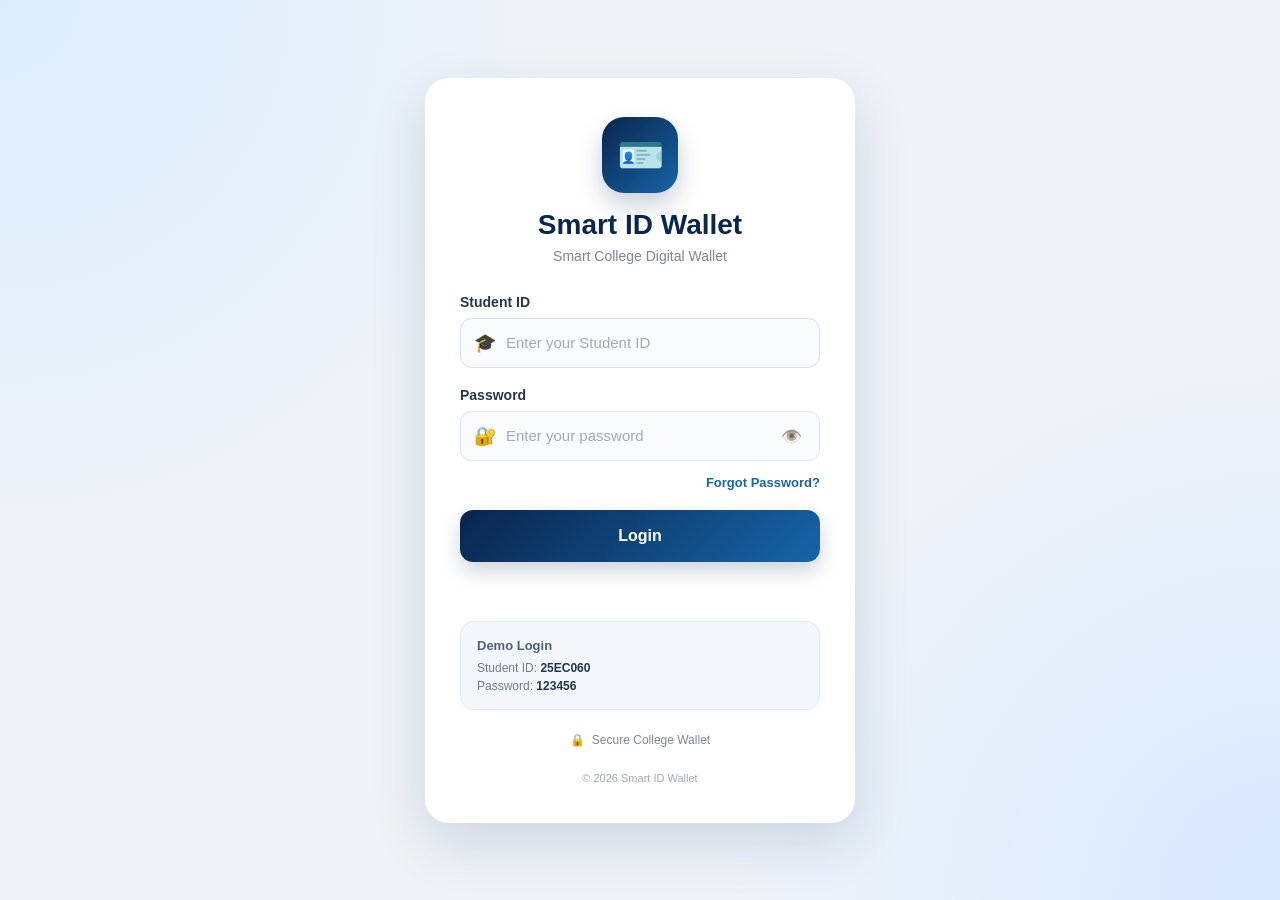
==== frontend/dashboard.html @ e7938e9d "Initial commit - Smart ID Wallet" ====
<!DOCTYPE html>
<html lang="en">

<head>

    <meta charset="UTF-8">

    <meta
        name="viewport"
        content="width=device-width, initial-scale=1.0"
    >

    <title>Smart ID Wallet - Dashboard</title>

    <!-- Dashboard CSS -->
    <link
        rel="stylesheet"
        href="css/dashboard.css"
    >

</head>


<body>

<div class="app">


    <!-- =================================
         HEADER
    ================================= -->

    <header class="header">

        <div>

            <h1>
                Smart ID Wallet
            </h1>

            <p>
                Smart College Digital Wallet
            </p>

        </div>


        <div class="profile-icon">

            👤

        </div>

    </header>



    <!-- =================================
         STUDENT INFORMATION
    ================================= -->

    <section class="student-info">

        <h2>

            Welcome,

            <span id="studentName">
                Student
            </span>

            👋

        </h2>


        <p>

            <strong>Student ID:</strong>

            <span id="studentId">
                --
            </span>

        </p>


        <p>

            <strong>Department:</strong>

            <span id="department">
                --
            </span>

        </p>


        <p>

            <strong>Academic Year:</strong>

            <span id="academicYear">
                --
            </span>

        </p>

    </section>



    <!-- =================================
         WALLET BALANCE
    ================================= -->

    <section class="wallet-card">

        <div class="wallet-label">

            Available Balance

        </div>


        <div class="balance">

            ₹<span id="balance">
                0.00
            </span>

        </div>


        <div class="wallet-name">

            Smart College Wallet

        </div>

    </section>



    <!-- =================================
         QUICK ACTIONS
    ================================= -->

    <h2 class="section-title">

        Quick Actions

    </h2>


    <div class="quick-actions">


        <!-- =================================
             SCAN & PAY
             DIRECTLY CONNECTED TO scan-pay.html
        ================================= -->

        <button
            type="button"
            class="action-btn scan-btn"
            onclick="window.location.href='scan-pay.html'"
        >

            <span class="action-icon">

                📷

            </span>


            <span class="action-text">

                Scan & Pay

            </span>

        </button>



        <!-- =================================
             ADD MONEY
        ================================= -->

        <button
            type="button"
            class="action-btn add-btn"
            onclick="addMoney()"
        >

            <span class="action-icon">

                💳

            </span>


            <span class="action-text">

                Add Money

            </span>

        </button>



        <!-- =================================
             MY ID
        ================================= -->

        <button
            type="button"
            class="action-btn id-btn"
            onclick="viewID()"
        >

            <span class="action-icon">

                🪪

            </span>


            <span class="action-text">

                My ID

            </span>

        </button>



        <!-- =================================
             TRANSACTIONS
        ================================= -->

        <button
            type="button"
            class="action-btn transaction-btn"
            onclick="viewTransactions()"
        >

            <span class="action-icon">

                🧾

            </span>


            <span class="action-text">

                Transactions

            </span>

        </button>


    </div>



    <!-- =================================
         LOW BALANCE ALERT
    ================================= -->

    <div
        class="balance-alert"
        id="lowBalanceAlert"
        style="display: none;"
    >

        <div class="alert-icon">

            🔔

        </div>


        <div>

            <div class="alert-title">

                Low Balance Alert

            </div>


            <div class="alert-text">

                Your wallet balance is low.
                Please add money to continue.

            </div>

        </div>

    </div>



    <!-- =================================
         RECENT TRANSACTIONS
    ================================= -->

    <section class="transactions-section">

        <h2 class="section-title">

            Recent Transactions

        </h2>


        <div
            class="transaction-list"
            id="recentTransactions"
        >

            <!--
                Transactions will be loaded
                dynamically using dashboard.js
            -->

            <div class="no-transactions">

                No transactions yet

            </div>

        </div>

    </section>



    <!-- =================================
         BOTTOM NAVIGATION
    ================================= -->

    <nav class="bottom-nav">


        <!-- HOME -->

        <button
            type="button"
            class="nav-btn nav-active"
            onclick="goHome()"
        >

            <span class="nav-icon">

                🏠

            </span>

            Home

        </button>



        <!-- HISTORY -->

        <button
            type="button"
            class="nav-btn"
            onclick="viewTransactions()"
        >

            <span class="nav-icon">

                🧾

            </span>

            History

        </button>



        <!-- MY ID -->

        <button
            type="button"
            class="nav-btn"
            onclick="viewID()"
        >

            <span class="nav-icon">

                🪪

            </span>

            My ID

        </button>



        <!-- PROFILE -->

        <button
            type="button"
            class="nav-btn"
            onclick="profile()"
        >

            <span class="nav-icon">

                👤

            </span>

            Profile

        </button>


    </nav>

</div>



<!-- =================================
     DASHBOARD JAVASCRIPT
================================= -->

<script src="js/dashboard.js"></script>


</body>

</html>
---- frontend/css/dashboard.css ----
/* =========================================
   SMART ID WALLET - DASHBOARD
   ========================================= */

* {
    margin: 0;
    padding: 0;
    box-sizing: border-box;
}

body {
    font-family: Arial, Helvetica, sans-serif;
    background: #f4f7fb;
    color: #172033;
    min-height: 100vh;
}

/* =========================================
   APP CONTAINER
   ========================================= */

.app {
    width: 100%;
    max-width: 480px;
    min-height: 100vh;
    margin: auto;
    background: #ffffff;
    position: relative;
    padding-bottom: 90px;
}

/* =========================================
   HEADER
   ========================================= */

.header {
    background: linear-gradient(135deg, #071d3a, #0d3b66);
    color: white;
    padding: 24px 22px;
    display: flex;
    align-items: center;
    justify-content: space-between;
    border-radius: 0 0 24px 24px;
}

.header h1 {
    font-size: 23px;
    margin-bottom: 6px;
}

.header p {
    font-size: 13px;
    opacity: 0.75;
}

.profile-icon {
    width: 44px;
    height: 44px;
    background: rgba(255,255,255,0.15);
    border-radius: 50%;
    display: flex;
    align-items: center;
    justify-content: center;
    font-size: 21px;
}

/* =========================================
   STUDENT INFO
   ========================================= */

.student-info {
    padding: 20px 20px 10px;
}

.student-info p {
    margin: 8px 0;
    color: #5d6878;
    font-size: 14px;
}

.student-info strong {
    color: #172033;
}

/* =========================================
   WALLET CARD
   ========================================= */

.wallet-card {
    margin: 15px 20px;
    padding: 25px;
    background: linear-gradient(135deg, #061b36, #0b3158);
    color: white;
    border-radius: 24px;
    box-shadow: 0 12px 30px rgba(7, 29, 58, 0.20);
}

.wallet-label {
    font-size: 14px;
    opacity: 0.7;
    margin-bottom: 8px;
}

.balance {
    font-size: 38px;
    font-weight: 700;
    letter-spacing: 0.5px;
}

.wallet-name {
    margin-top: 20px;
    font-size: 13px;
    opacity: 0.65;
}

/* =========================================
   QUICK ACTIONS
   ========================================= */

.section-title {
    padding: 10px 20px 14px;
    font-size: 20px;
    font-weight: 700;
}

.quick-actions {
    display: grid;
    grid-template-columns: 1fr 1fr;
    gap: 12px;
    padding: 0 20px;
}

.action-btn {
    border: none;
    background: #ffffff;
    border-radius: 18px;
    padding: 20px 12px;
    min-height: 105px;
    cursor: pointer;
    box-shadow: 0 5px 18px rgba(0,0,0,0.07);
    border: 1px solid #edf0f5;
    transition: 0.2s ease;
    color: #102746;
}

.action-btn:hover {
    transform: translateY(-3px);
    box-shadow: 0 10px 22px rgba(0,0,0,0.10);
}

.action-btn:active {
    transform: scale(0.97);
}

.action-icon {
    display: block;
    font-size: 27px;
    margin-bottom: 9px;
}

.action-text {
    display: block;
    font-size: 14px;
    font-weight: 700;
}

/* Scan & Pay */

.scan-btn {
    background: #092646;
    color: white;
}

/* Add Money */

.add-btn {
    background: #eef7ff;
}

/* My ID */

.id-btn {
    background: #f4f1ff;
}

/* Transactions */

.transaction-btn {
    background: #fff7e9;
}

/* =========================================
   LOW BALANCE ALERT
   ========================================= */

.balance-alert {
    margin: 20px;
    padding: 16px;
    border-radius: 17px;
    background: #fff8df;
    border: 1px solid #f4df91;
    display: flex;
    align-items: center;
    gap: 12px;
}

.alert-icon {
    font-size: 24px;
}

.alert-title {
    font-weight: 700;
    margin-bottom: 4px;
}

.alert-text {
    font-size: 12px;
    color: #6f6650;
}

/* =========================================
   RECENT TRANSACTIONS
   ========================================= */

.transactions-section {
    padding: 5px 20px;
}

.transaction-list {
    background: white;
    border-radius: 18px;
    overflow: hidden;
    border: 1px solid #edf0f5;
}

.transaction-item {
    display: flex;
    align-items: center;
    gap: 13px;
    padding: 16px;
    border-bottom: 1px solid #edf0f5;
}

.transaction-item:last-child {
    border-bottom: none;
}

.transaction-icon {
    width: 42px;
    height: 42px;
    border-radius: 13px;
    display: flex;
    align-items: center;
    justify-content: center;
    background: #f1f5f9;
    font-size: 19px;
}

.transaction-details {
    flex: 1;
}

.transaction-name {
    font-size: 14px;
    font-weight: 700;
    margin-bottom: 4px;
}

.transaction-date {
    font-size: 11px;
    color: #8a94a3;
}

.transaction-amount {
    font-weight: 700;
    font-size: 14px;
}

.credit {
    color: #0a9b45;
}

.debit {
    color: #d62f2f;
}

/* =========================================
   NO TRANSACTIONS
   ========================================= */

.no-transactions {
    text-align: center;
    padding: 35px 20px;
    color: #8993a2;
    font-size: 14px;
}

/* =========================================
   BOTTOM NAVIGATION
   ========================================= */

.bottom-nav {
    position: fixed;
    bottom: 0;
    left: 50%;
    transform: translateX(-50%);
    width: 100%;
    max-width: 480px;
    height: 72px;
    background: rgba(255,255,255,0.97);
    border-top: 1px solid #e9edf3;
    display: grid;
    grid-template-columns: repeat(4, 1fr);
    z-index: 100;
}

.nav-btn {
    border: none;
    background: transparent;
    cursor: pointer;
    color: #7b8491;
    font-size: 11px;
    transition: 0.2s;
}

.nav-btn:hover {
    color: #092646;
}

.nav-icon {
    display: block;
    font-size: 21px;
    margin-bottom: 4px;
}

.nav-active {
    color: #092646;
    font-weight: 700;
}

/* =========================================
   RESPONSIVE
   ========================================= */

@media (min-width: 600px) {

    body {
        padding: 30px 0;
    }

    .app {
        min-height: calc(100vh - 60px);
        border-radius: 28px;
        overflow: hidden;
        box-shadow: 0 15px 50px rgba(0,0,0,0.12);
    }

    .bottom-nav {
        bottom: 30px;
        border-radius: 0 0 28px 28px;
    }
}
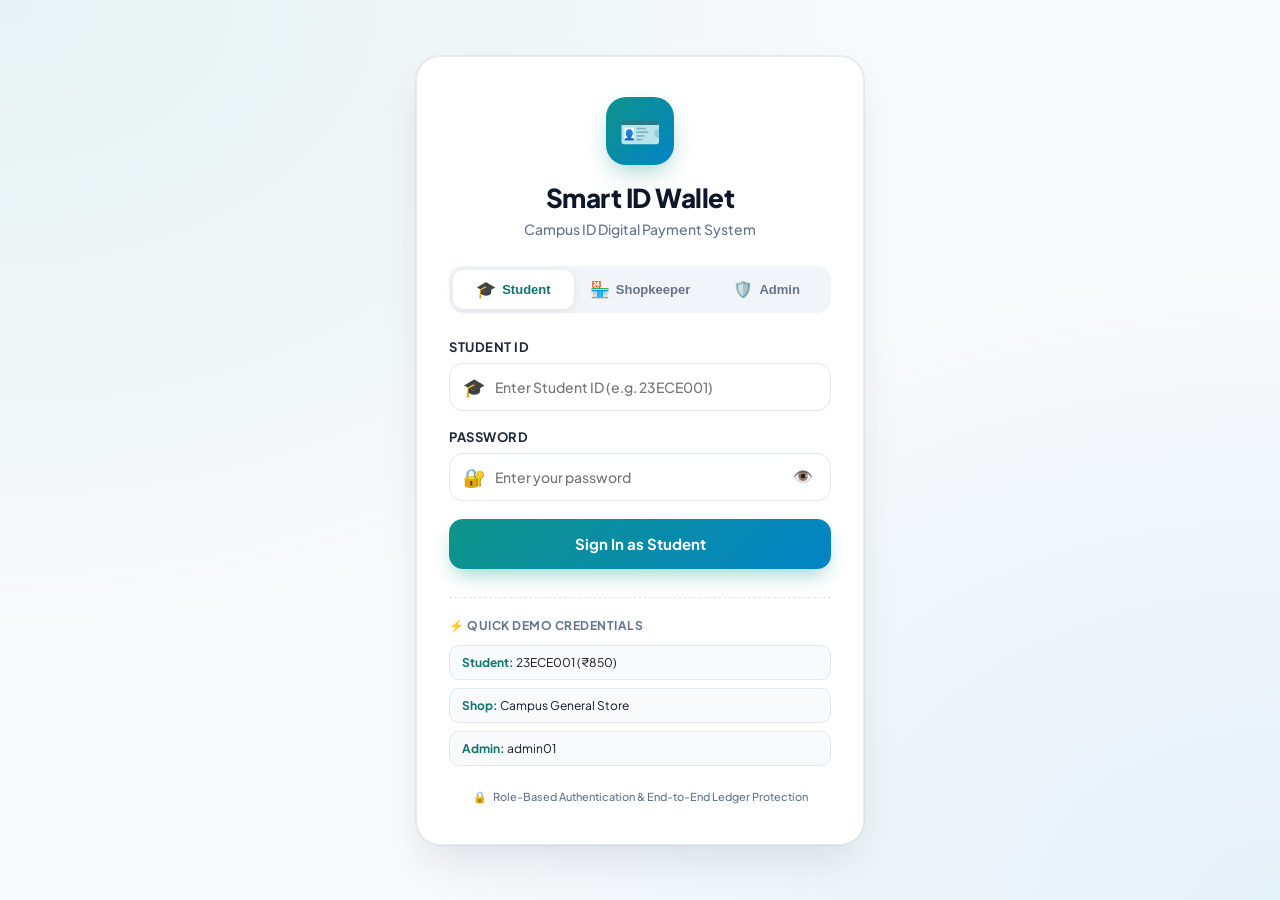
==== commit c4945036: "Complete frontend integration and role-based portals" ====
--- a/frontend/dashboard.html
+++ b/frontend/dashboard.html
@@ -2,444 +2,162 @@
 <html lang="en">
 
 <head>
-
     <meta charset="UTF-8">
-
-    <meta
-        name="viewport"
-        content="width=device-width, initial-scale=1.0"
-    >
-
-    <title>Smart ID Wallet - Dashboard</title>
-
-    <!-- Dashboard CSS -->
-    <link
-        rel="stylesheet"
-        href="css/dashboard.css"
-    >
-
+    <meta name="viewport" content="width=device-width, initial-scale=1.0">
+    <title>Smart ID Wallet - Student Dashboard</title>
+    <link rel="stylesheet" href="css/dashboard.css">
+    <link rel="preconnect" href="https://fonts.googleapis.com">
+    <link rel="preconnect" href="https://fonts.gstatic.com" crossorigin>
+    <link href="https://fonts.googleapis.com/css2?family=Plus+Jakarta+Sans:wght@400;500;600;700;800&display=swap" rel="stylesheet">
 </head>
-
 
 <body>
 
-<div class="app">
+    <div class="app">
 
+        <!-- HEADER -->
+        <header class="header">
+            <div class="header-brand">
+                <div class="brand-avatar">🪪</div>
+                <div>
+                    <h1>Smart ID Wallet</h1>
+                    <p class="college-sub">Smart College Digital Wallet</p>
+                </div>
+            </div>
+            <div class="header-actions">
+                <button type="button" class="profile-icon-btn" onclick="window.location.href='profile.html'" title="My Profile">
+                    👤
+                </button>
+                <button type="button" class="logout-mini-btn" onclick="Auth.logout()" title="Logout">
+                    🚪
+                </button>
+            </div>
+        </header>
 
-    <!-- =================================
-         HEADER
-    ================================= -->
+        <!-- STUDENT PROFILE SUMMARY -->
+        <section class="student-info-card">
+            <div class="welcome-row">
+                <h2>Welcome, <span id="studentName">Student</span> 👋</h2>
+                <span class="status-badge" id="studentStatusBadge">ACTIVE</span>
+            </div>
+            <div class="student-meta-grid">
+                <div class="meta-item">
+                    <span class="meta-label">Student ID</span>
+                    <strong class="meta-value" id="studentId">--</strong>
+                </div>
+                <div class="meta-item">
+                    <span class="meta-label">Department</span>
+                    <strong class="meta-value" id="department">--</strong>
+                </div>
+                <div class="meta-item">
+                    <span class="meta-label">Academic Year</span>
+                    <strong class="meta-value" id="academicYear">--</strong>
+                </div>
+            </div>
+        </section>
 
-    <header class="header">
+        <!-- WALLET CARD -->
+        <section class="wallet-card">
+            <div class="wallet-card-header">
+                <div>
+                    <span class="wallet-label">Available Balance</span>
+                    <div class="balance-display">
+                        <span id="balance">₹0.00</span>
+                    </div>
+                </div>
+                <div class="wallet-chip">
+                    <span class="chip-icon">💳</span>
+                </div>
+            </div>
+            <div class="wallet-card-footer">
+                <span class="campus-pass-tag">Campus ID Linked</span>
+                <span class="wallet-sync-status" id="lastSyncTime">Synced live</span>
+            </div>
+        </section>
 
-        <div>
-
-            <h1>
-                Smart ID Wallet
-            </h1>
-
-            <p>
-                Smart College Digital Wallet
-            </p>
-
+        <!-- LOW BALANCE ALERT -->
+        <div class="balance-alert" id="lowBalanceAlert" style="display: none;">
+            <div class="alert-icon">🔔</div>
+            <div class="alert-content">
+                <strong class="alert-title">Low Balance Warning</strong>
+                <p class="alert-text" id="lowBalanceText">Your wallet balance is low. Please top up your wallet to continue campus purchases.</p>
+            </div>
+            <button type="button" class="alert-action-btn" onclick="window.location.href='add-money.html'">Add Funds</button>
         </div>
 
+        <!-- QUICK ACTIONS (4 CORE ACTIONS) -->
+        <section class="section-container">
+            <h3 class="section-title">Quick Actions</h3>
+            <div class="quick-actions-grid">
 
-        <div class="profile-icon">
+                <!-- 1. ADD MONEY -->
+                <button type="button" class="action-btn" onclick="window.location.href='add-money.html'">
+                    <div class="action-icon-circle bg-emerald">💳</div>
+                    <span class="action-title">Add Money</span>
+                    <span class="action-desc">Top-up wallet</span>
+                </button>
 
-            👤
+                <!-- 2. SCAN & PAY -->
+                <button type="button" class="action-btn" onclick="window.location.href='scan-pay.html'">
+                    <div class="action-icon-circle bg-blue">📷</div>
+                    <span class="action-title">Scan & Pay</span>
+                    <span class="action-desc">Pay at shops</span>
+                </button>
 
-        </div>
+                <!-- 3. MY ID -->
+                <button type="button" class="action-btn" onclick="window.location.href='my-id.html'">
+                    <div class="action-icon-circle bg-purple">🪪</div>
+                    <span class="action-title">My ID</span>
+                    <span class="action-desc">Digital ID & QR</span>
+                </button>
 
-    </header>
+                <!-- 4. TRANSACTIONS -->
+                <button type="button" class="action-btn" onclick="window.location.href='history.html'">
+                    <div class="action-icon-circle bg-amber">🧾</div>
+                    <span class="action-title">Transactions</span>
+                    <span class="action-desc">View history</span>
+                </button>
 
+            </div>
+        </section>
 
+        <!-- RECENT TRANSACTIONS -->
+        <section class="section-container">
+            <div class="section-header-row">
+                <h3 class="section-title">Recent Transactions</h3>
+                <a href="history.html" class="view-all-link">View All →</a>
+            </div>
+            <div class="transaction-list" id="recentTransactions">
+                <div class="loading-state">Loading transactions...</div>
+            </div>
+        </section>
 
-    <!-- =================================
-         STUDENT INFORMATION
-    ================================= -->
-
-    <section class="student-info">
-
-        <h2>
-
-            Welcome,
-
-            <span id="studentName">
-                Student
-            </span>
-
-            👋
-
-        </h2>
-
-
-        <p>
-
-            <strong>Student ID:</strong>
-
-            <span id="studentId">
-                --
-            </span>
-
-        </p>
-
-
-        <p>
-
-            <strong>Department:</strong>
-
-            <span id="department">
-                --
-            </span>
-
-        </p>
-
-
-        <p>
-
-            <strong>Academic Year:</strong>
-
-            <span id="academicYear">
-                --
-            </span>
-
-        </p>
-
-    </section>
-
-
-
-    <!-- =================================
-         WALLET BALANCE
-    ================================= -->
-
-    <section class="wallet-card">
-
-        <div class="wallet-label">
-
-            Available Balance
-
-        </div>
-
-
-        <div class="balance">
-
-            ₹<span id="balance">
-                0.00
-            </span>
-
-        </div>
-
-
-        <div class="wallet-name">
-
-            Smart College Wallet
-
-        </div>
-
-    </section>
-
-
-
-    <!-- =================================
-         QUICK ACTIONS
-    ================================= -->
-
-    <h2 class="section-title">
-
-        Quick Actions
-
-    </h2>
-
-
-    <div class="quick-actions">
-
-
-        <!-- =================================
-             SCAN & PAY
-             DIRECTLY CONNECTED TO scan-pay.html
-        ================================= -->
-
-        <button
-            type="button"
-            class="action-btn scan-btn"
-            onclick="window.location.href='scan-pay.html'"
-        >
-
-            <span class="action-icon">
-
-                📷
-
-            </span>
-
-
-            <span class="action-text">
-
-                Scan & Pay
-
-            </span>
-
-        </button>
-
-
-
-        <!-- =================================
-             ADD MONEY
-        ================================= -->
-
-        <button
-            type="button"
-            class="action-btn add-btn"
-            onclick="addMoney()"
-        >
-
-            <span class="action-icon">
-
-                💳
-
-            </span>
-
-
-            <span class="action-text">
-
-                Add Money
-
-            </span>
-
-        </button>
-
-
-
-        <!-- =================================
-             MY ID
-        ================================= -->
-
-        <button
-            type="button"
-            class="action-btn id-btn"
-            onclick="viewID()"
-        >
-
-            <span class="action-icon">
-
-                🪪
-
-            </span>
-
-
-            <span class="action-text">
-
-                My ID
-
-            </span>
-
-        </button>
-
-
-
-        <!-- =================================
-             TRANSACTIONS
-        ================================= -->
-
-        <button
-            type="button"
-            class="action-btn transaction-btn"
-            onclick="viewTransactions()"
-        >
-
-            <span class="action-icon">
-
-                🧾
-
-            </span>
-
-
-            <span class="action-text">
-
-                Transactions
-
-            </span>
-
-        </button>
-
+        <!-- BOTTOM NAVIGATION -->
+        <nav class="bottom-nav">
+            <button type="button" class="nav-item active" onclick="window.location.href='dashboard.html'">
+                <span class="nav-icon">🏠</span>
+                <span class="nav-label">Home</span>
+            </button>
+            <button type="button" class="nav-item" onclick="window.location.href='history.html'">
+                <span class="nav-icon">🧾</span>
+                <span class="nav-label">History</span>
+            </button>
+            <button type="button" class="nav-item" onclick="window.location.href='my-id.html'">
+                <span class="nav-icon">🪪</span>
+                <span class="nav-label">My ID</span>
+            </button>
+            <button type="button" class="nav-item" onclick="window.location.href='profile.html'">
+                <span class="nav-icon">👤</span>
+                <span class="nav-label">Profile</span>
+            </button>
+        </nav>
 
     </div>
 
-
-
-    <!-- =================================
-         LOW BALANCE ALERT
-    ================================= -->
-
-    <div
-        class="balance-alert"
-        id="lowBalanceAlert"
-        style="display: none;"
-    >
-
-        <div class="alert-icon">
-
-            🔔
-
-        </div>
-
-
-        <div>
-
-            <div class="alert-title">
-
-                Low Balance Alert
-
-            </div>
-
-
-            <div class="alert-text">
-
-                Your wallet balance is low.
-                Please add money to continue.
-
-            </div>
-
-        </div>
-
-    </div>
-
-
-
-    <!-- =================================
-         RECENT TRANSACTIONS
-    ================================= -->
-
-    <section class="transactions-section">
-
-        <h2 class="section-title">
-
-            Recent Transactions
-
-        </h2>
-
-
-        <div
-            class="transaction-list"
-            id="recentTransactions"
-        >
-
-            <!--
-                Transactions will be loaded
-                dynamically using dashboard.js
-            -->
-
-            <div class="no-transactions">
-
-                No transactions yet
-
-            </div>
-
-        </div>
-
-    </section>
-
-
-
-    <!-- =================================
-         BOTTOM NAVIGATION
-    ================================= -->
-
-    <nav class="bottom-nav">
-
-
-        <!-- HOME -->
-
-        <button
-            type="button"
-            class="nav-btn nav-active"
-            onclick="goHome()"
-        >
-
-            <span class="nav-icon">
-
-                🏠
-
-            </span>
-
-            Home
-
-        </button>
-
-
-
-        <!-- HISTORY -->
-
-        <button
-            type="button"
-            class="nav-btn"
-            onclick="viewTransactions()"
-        >
-
-            <span class="nav-icon">
-
-                🧾
-
-            </span>
-
-            History
-
-        </button>
-
-
-
-        <!-- MY ID -->
-
-        <button
-            type="button"
-            class="nav-btn"
-            onclick="viewID()"
-        >
-
-            <span class="nav-icon">
-
-                🪪
-
-            </span>
-
-            My ID
-
-        </button>
-
-
-
-        <!-- PROFILE -->
-
-        <button
-            type="button"
-            class="nav-btn"
-            onclick="profile()"
-        >
-
-            <span class="nav-icon">
-
-                👤
-
-            </span>
-
-            Profile
-
-        </button>
-
-
-    </nav>
-
-</div>
-
-
-
-<!-- =================================
-     DASHBOARD JAVASCRIPT
-================================= -->
-
-<script src="js/dashboard.js"></script>
-
+    <!-- SCRIPTS -->
+    <script src="js/config.js"></script>
+    <script src="js/auth.js"></script>
+    <script src="js/dashboard.js"></script>
 
 </body>
 
--- a/frontend/css/dashboard.css
+++ b/frontend/css/dashboard.css
@@ -1,6 +1,23 @@
-/* =========================================
-   SMART ID WALLET - DASHBOARD
-   ========================================= */
+/* =====================================================
+   SMART ID WALLET - STUDENT DASHBOARD STYLES
+   ===================================================== */
+
+:root {
+    --primary: #0f172a;
+    --primary-gradient: linear-gradient(135deg, #0f172a 0%, #1e293b 100%);
+    --wallet-gradient: linear-gradient(135deg, #042f2e 0%, #0d9488 50%, #0284c7 100%);
+    --accent-emerald: #10b981;
+    --accent-blue: #3b82f6;
+    --accent-purple: #8b5cf6;
+    --accent-amber: #f59e0b;
+    --bg-page: #f8fafc;
+    --card-bg: #ffffff;
+    --text-dark: #0f172a;
+    --text-muted: #64748b;
+    --border-color: #e2e8f0;
+    --shadow-soft: 0 10px 25px -5px rgba(0, 0, 0, 0.05), 0 8px 10px -6px rgba(0, 0, 0, 0.01);
+    --shadow-card: 0 20px 30px -10px rgba(13, 148, 136, 0.3);
+}
 
 * {
     margin: 0;
@@ -9,354 +26,480 @@
 }
 
 body {
-    font-family: Arial, Helvetica, sans-serif;
-    background: #f4f7fb;
-    color: #172033;
+    font-family: 'Plus Jakarta Sans', -apple-system, BlinkMacSystemFont, "Segoe UI", Roboto, sans-serif;
+    background: #e2e8f0;
+    color: var(--text-dark);
     min-height: 100vh;
 }
-
-/* =========================================
-   APP CONTAINER
-   ========================================= */
 
 .app {
     width: 100%;
-    max-width: 480px;
+    max-width: 500px;
     min-height: 100vh;
-    margin: auto;
-    background: #ffffff;
+    margin: 0 auto;
+    background: var(--bg-page);
     position: relative;
-    padding-bottom: 90px;
-}
-
-/* =========================================
-   HEADER
-   ========================================= */
-
+    padding-bottom: 95px;
+    box-shadow: 0 0 40px rgba(0, 0, 0, 0.1);
+}
+
+/* HEADER */
 .header {
-    background: linear-gradient(135deg, #071d3a, #0d3b66);
-    color: white;
-    padding: 24px 22px;
+    background: var(--primary-gradient);
+    color: #ffffff;
+    padding: 22px 20px;
     display: flex;
     align-items: center;
     justify-content: space-between;
     border-radius: 0 0 24px 24px;
 }
 
-.header h1 {
-    font-size: 23px;
-    margin-bottom: 6px;
-}
-
-.header p {
-    font-size: 13px;
-    opacity: 0.75;
-}
-
-.profile-icon {
+.header-brand {
+    display: flex;
+    align-items: center;
+    gap: 12px;
+}
+
+.brand-avatar {
     width: 44px;
     height: 44px;
-    background: rgba(255,255,255,0.15);
+    background: rgba(255, 255, 255, 0.15);
+    border-radius: 14px;
+    display: flex;
+    align-items: center;
+    justify-content: center;
+    font-size: 24px;
+    backdrop-filter: blur(8px);
+}
+
+.header h1 {
+    font-size: 19px;
+    font-weight: 800;
+    letter-spacing: -0.3px;
+}
+
+.college-sub {
+    font-size: 12px;
+    color: #94a3b8;
+    font-weight: 500;
+}
+
+.header-actions {
+    display: flex;
+    gap: 8px;
+}
+
+.profile-icon-btn,
+.logout-mini-btn {
+    width: 38px;
+    height: 38px;
+    background: rgba(255, 255, 255, 0.12);
+    border: 1px solid rgba(255, 255, 255, 0.2);
+    border-radius: 12px;
+    color: #ffffff;
+    font-size: 16px;
+    cursor: pointer;
+    display: flex;
+    align-items: center;
+    justify-content: center;
+    transition: all 0.2s;
+}
+
+.profile-icon-btn:hover,
+.logout-mini-btn:hover {
+    background: rgba(255, 255, 255, 0.25);
+}
+
+/* STUDENT INFO CARD */
+.student-info-card {
+    margin: 16px 20px 0;
+    padding: 16px;
+    background: var(--card-bg);
+    border-radius: 16px;
+    border: 1px solid var(--border-color);
+    box-shadow: var(--shadow-soft);
+}
+
+.welcome-row {
+    display: flex;
+    align-items: center;
+    justify-content: space-between;
+    margin-bottom: 12px;
+}
+
+.welcome-row h2 {
+    font-size: 16px;
+    font-weight: 700;
+    color: var(--text-dark);
+}
+
+.status-badge {
+    font-size: 11px;
+    font-weight: 700;
+    padding: 3px 8px;
+    border-radius: 20px;
+    background: #ecfdf5;
+    color: #059669;
+    border: 1px solid rgba(5, 150, 105, 0.2);
+}
+
+.student-meta-grid {
+    display: grid;
+    grid-template-columns: repeat(3, 1fr);
+    gap: 8px;
+    background: #f8fafc;
+    padding: 10px;
+    border-radius: 12px;
+}
+
+.meta-item {
+    display: flex;
+    flex-direction: column;
+}
+
+.meta-label {
+    font-size: 10px;
+    font-weight: 600;
+    color: var(--text-muted);
+    text-transform: uppercase;
+}
+
+.meta-value {
+    font-size: 12px;
+    font-weight: 700;
+    color: var(--text-dark);
+    margin-top: 2px;
+    white-space: nowrap;
+    overflow: hidden;
+    text-overflow: ellipsis;
+}
+
+/* WALLET CARD */
+.wallet-card {
+    margin: 16px 20px;
+    padding: 24px;
+    background: var(--wallet-gradient);
+    color: #ffffff;
+    border-radius: 22px;
+    box-shadow: var(--shadow-card);
+    position: relative;
+    overflow: hidden;
+}
+
+.wallet-card::before {
+    content: "";
+    position: absolute;
+    top: -50px;
+    right: -50px;
+    width: 140px;
+    height: 140px;
+    background: rgba(255, 255, 255, 0.1);
     border-radius: 50%;
+    pointer-events: none;
+}
+
+.wallet-card-header {
+    display: flex;
+    align-items: flex-start;
+    justify-content: space-between;
+}
+
+.wallet-label {
+    font-size: 13px;
+    color: rgba(255, 255, 255, 0.8);
+    font-weight: 500;
+}
+
+.balance-display {
+    font-size: 36px;
+    font-weight: 800;
+    letter-spacing: -1px;
+    margin-top: 4px;
+}
+
+.wallet-chip {
+    width: 46px;
+    height: 34px;
+    background: rgba(255, 255, 255, 0.2);
+    border-radius: 8px;
     display: flex;
     align-items: center;
     justify-content: center;
-    font-size: 21px;
-}
-
-/* =========================================
-   STUDENT INFO
-   ========================================= */
-
-.student-info {
-    padding: 20px 20px 10px;
-}
-
-.student-info p {
-    margin: 8px 0;
-    color: #5d6878;
-    font-size: 14px;
-}
-
-.student-info strong {
-    color: #172033;
-}
-
-/* =========================================
-   WALLET CARD
-   ========================================= */
-
-.wallet-card {
-    margin: 15px 20px;
-    padding: 25px;
-    background: linear-gradient(135deg, #061b36, #0b3158);
-    color: white;
-    border-radius: 24px;
-    box-shadow: 0 12px 30px rgba(7, 29, 58, 0.20);
-}
-
-.wallet-label {
-    font-size: 14px;
-    opacity: 0.7;
-    margin-bottom: 8px;
-}
-
-.balance {
-    font-size: 38px;
-    font-weight: 700;
-    letter-spacing: 0.5px;
-}
-
-.wallet-name {
-    margin-top: 20px;
+    border: 1px solid rgba(255, 255, 255, 0.3);
+}
+
+.chip-icon {
+    font-size: 20px;
+}
+
+.wallet-card-footer {
+    display: flex;
+    align-items: center;
+    justify-content: space-between;
+    margin-top: 24px;
+    font-size: 12px;
+    color: rgba(255, 255, 255, 0.85);
+    font-weight: 500;
+}
+
+.campus-pass-tag {
+    background: rgba(255, 255, 255, 0.2);
+    padding: 4px 10px;
+    border-radius: 20px;
+    font-size: 11px;
+    font-weight: 600;
+}
+
+/* LOW BALANCE ALERT */
+.balance-alert {
+    margin: 0 20px 16px;
+    padding: 14px 16px;
+    background: #fffbeb;
+    border: 1px solid #fde68a;
+    border-radius: 14px;
+    display: flex;
+    align-items: center;
+    gap: 12px;
+}
+
+.alert-icon {
+    font-size: 24px;
+}
+
+.alert-content {
+    flex: 1;
+}
+
+.alert-title {
     font-size: 13px;
-    opacity: 0.65;
-}
-
-/* =========================================
-   QUICK ACTIONS
-   ========================================= */
+    font-weight: 700;
+    color: #b45309;
+    display: block;
+}
+
+.alert-text {
+    font-size: 12px;
+    color: #92400e;
+    margin-top: 2px;
+}
+
+.alert-action-btn {
+    padding: 6px 12px;
+    background: #d97706;
+    color: #ffffff;
+    border: none;
+    border-radius: 8px;
+    font-size: 11px;
+    font-weight: 700;
+    cursor: pointer;
+    white-space: nowrap;
+}
+
+/* SECTIONS & QUICK ACTIONS */
+.section-container {
+    padding: 0 20px 20px;
+}
+
+.section-header-row {
+    display: flex;
+    align-items: center;
+    justify-content: space-between;
+    margin-bottom: 14px;
+}
 
 .section-title {
-    padding: 10px 20px 14px;
-    font-size: 20px;
-    font-weight: 700;
-}
-
-.quick-actions {
+    font-size: 16px;
+    font-weight: 700;
+    color: var(--text-dark);
+}
+
+.view-all-link {
+    font-size: 13px;
+    font-weight: 600;
+    color: #0d9488;
+    text-decoration: none;
+}
+
+.quick-actions-grid {
     display: grid;
-    grid-template-columns: 1fr 1fr;
-    gap: 12px;
-    padding: 0 20px;
+    grid-template-columns: repeat(4, 1fr);
+    gap: 10px;
+    margin-top: 12px;
 }
 
 .action-btn {
-    border: none;
-    background: #ffffff;
-    border-radius: 18px;
-    padding: 20px 12px;
-    min-height: 105px;
+    background: var(--card-bg);
+    border: 1px solid var(--border-color);
+    border-radius: 16px;
+    padding: 14px 8px;
+    display: flex;
+    flex-direction: column;
+    align-items: center;
+    justify-content: center;
     cursor: pointer;
-    box-shadow: 0 5px 18px rgba(0,0,0,0.07);
-    border: 1px solid #edf0f5;
-    transition: 0.2s ease;
-    color: #102746;
+    box-shadow: var(--shadow-soft);
+    transition: all 0.2s cubic-bezier(0.4, 0, 0.2, 1);
+    font-family: inherit;
 }
 
 .action-btn:hover {
     transform: translateY(-3px);
-    box-shadow: 0 10px 22px rgba(0,0,0,0.10);
-}
-
-.action-btn:active {
-    transform: scale(0.97);
-}
-
-.action-icon {
-    display: block;
-    font-size: 27px;
-    margin-bottom: 9px;
-}
-
-.action-text {
-    display: block;
+    border-color: #cbd5e1;
+    box-shadow: 0 10px 20px rgba(0, 0, 0, 0.08);
+}
+
+.action-icon-circle {
+    width: 44px;
+    height: 44px;
+    border-radius: 14px;
+    display: flex;
+    align-items: center;
+    justify-content: center;
+    font-size: 20px;
+    margin-bottom: 8px;
+}
+
+.bg-emerald { background: #d1fae5; color: #065f46; }
+.bg-blue    { background: #dbeafe; color: #1e40af; }
+.bg-purple  { background: #ede9fe; color: #5b21b6; }
+.bg-amber   { background: #fef3c7; color: #92400e; }
+
+.action-title {
+    font-size: 12px;
+    font-weight: 700;
+    color: var(--text-dark);
+}
+
+.action-desc {
+    font-size: 10px;
+    color: var(--text-muted);
+    margin-top: 2px;
+}
+
+/* TRANSACTION LIST */
+.transaction-list {
+    display: flex;
+    flex-direction: column;
+    gap: 10px;
+}
+
+.txn-card {
+    display: flex;
+    align-items: center;
+    justify-content: space-between;
+    padding: 14px 16px;
+    background: var(--card-bg);
+    border: 1px solid var(--border-color);
+    border-radius: 14px;
+    box-shadow: var(--shadow-soft);
+    transition: transform 0.15s;
+}
+
+.txn-card:hover {
+    transform: translateX(2px);
+}
+
+.txn-left {
+    display: flex;
+    align-items: center;
+    gap: 12px;
+}
+
+.txn-icon-box {
+    width: 40px;
+    height: 40px;
+    border-radius: 12px;
+    display: flex;
+    align-items: center;
+    justify-content: center;
+    font-size: 18px;
+}
+
+.txn-icon-box.credit {
+    background: #ecfdf5;
+    color: #059669;
+}
+
+.txn-icon-box.debit {
+    background: #fef2f2;
+    color: #dc2626;
+}
+
+.txn-info h4 {
     font-size: 14px;
-    font-weight: 700;
-}
-
-/* Scan & Pay */
-
-.scan-btn {
-    background: #092646;
-    color: white;
-}
-
-/* Add Money */
-
-.add-btn {
-    background: #eef7ff;
-}
-
-/* My ID */
-
-.id-btn {
-    background: #f4f1ff;
-}
-
-/* Transactions */
-
-.transaction-btn {
-    background: #fff7e9;
-}
-
-/* =========================================
-   LOW BALANCE ALERT
-   ========================================= */
-
-.balance-alert {
-    margin: 20px;
-    padding: 16px;
-    border-radius: 17px;
-    background: #fff8df;
-    border: 1px solid #f4df91;
-    display: flex;
-    align-items: center;
-    gap: 12px;
-}
-
-.alert-icon {
-    font-size: 24px;
-}
-
-.alert-title {
-    font-weight: 700;
-    margin-bottom: 4px;
-}
-
-.alert-text {
-    font-size: 12px;
-    color: #6f6650;
-}
-
-/* =========================================
-   RECENT TRANSACTIONS
-   ========================================= */
-
-.transactions-section {
-    padding: 5px 20px;
-}
-
-.transaction-list {
-    background: white;
-    border-radius: 18px;
-    overflow: hidden;
-    border: 1px solid #edf0f5;
-}
-
-.transaction-item {
-    display: flex;
-    align-items: center;
-    gap: 13px;
-    padding: 16px;
-    border-bottom: 1px solid #edf0f5;
-}
-
-.transaction-item:last-child {
-    border-bottom: none;
-}
-
-.transaction-icon {
-    width: 42px;
-    height: 42px;
-    border-radius: 13px;
-    display: flex;
-    align-items: center;
-    justify-content: center;
+    font-weight: 600;
+    color: var(--text-dark);
+}
+
+.txn-date {
+    font-size: 11px;
+    color: var(--text-muted);
+    margin-top: 2px;
+}
+
+.txn-amount {
+    font-size: 15px;
+    font-weight: 700;
+}
+
+.txn-amount.credit {
+    color: #059669;
+}
+
+.txn-amount.debit {
+    color: #0f172a;
+}
+
+.loading-state,
+.empty-state {
+    padding: 24px;
+    text-align: center;
+    color: var(--text-muted);
+    font-size: 13px;
     background: #f1f5f9;
-    font-size: 19px;
-}
-
-.transaction-details {
-    flex: 1;
-}
-
-.transaction-name {
-    font-size: 14px;
-    font-weight: 700;
-    margin-bottom: 4px;
-}
-
-.transaction-date {
-    font-size: 11px;
-    color: #8a94a3;
-}
-
-.transaction-amount {
-    font-weight: 700;
-    font-size: 14px;
-}
-
-.credit {
-    color: #0a9b45;
-}
-
-.debit {
-    color: #d62f2f;
-}
-
-/* =========================================
-   NO TRANSACTIONS
-   ========================================= */
-
-.no-transactions {
-    text-align: center;
-    padding: 35px 20px;
-    color: #8993a2;
-    font-size: 14px;
-}
-
-/* =========================================
-   BOTTOM NAVIGATION
-   ========================================= */
-
+    border-radius: 12px;
+}
+
+/* BOTTOM NAVIGATION */
 .bottom-nav {
     position: fixed;
     bottom: 0;
     left: 50%;
     transform: translateX(-50%);
     width: 100%;
-    max-width: 480px;
-    height: 72px;
-    background: rgba(255,255,255,0.97);
-    border-top: 1px solid #e9edf3;
-    display: grid;
-    grid-template-columns: repeat(4, 1fr);
-    z-index: 100;
-}
-
-.nav-btn {
+    max-width: 500px;
+    background: #ffffff;
+    border-top: 1px solid var(--border-color);
+    display: flex;
+    justify-content: space-around;
+    padding: 8px 0;
+    z-index: 1000;
+    box-shadow: 0 -4px 20px rgba(0, 0, 0, 0.05);
+}
+
+.nav-item {
+    background: transparent;
     border: none;
-    background: transparent;
+    display: flex;
+    flex-direction: column;
+    align-items: center;
+    gap: 4px;
+    padding: 6px 16px;
+    color: var(--text-muted);
     cursor: pointer;
-    color: #7b8491;
+    font-family: inherit;
+    transition: color 0.2s;
+}
+
+.nav-item.active {
+    color: #0d9488;
+}
+
+.nav-icon {
+    font-size: 20px;
+}
+
+.nav-label {
     font-size: 11px;
-    transition: 0.2s;
-}
-
-.nav-btn:hover {
-    color: #092646;
-}
-
-.nav-icon {
-    display: block;
-    font-size: 21px;
-    margin-bottom: 4px;
-}
-
-.nav-active {
-    color: #092646;
-    font-weight: 700;
-}
-
-/* =========================================
-   RESPONSIVE
-   ========================================= */
-
-@media (min-width: 600px) {
-
-    body {
-        padding: 30px 0;
-    }
-
-    .app {
-        min-height: calc(100vh - 60px);
-        border-radius: 28px;
-        overflow: hidden;
-        box-shadow: 0 15px 50px rgba(0,0,0,0.12);
-    }
-
-    .bottom-nav {
-        bottom: 30px;
-        border-radius: 0 0 28px 28px;
-    }
+    font-weight: 600;
 }
